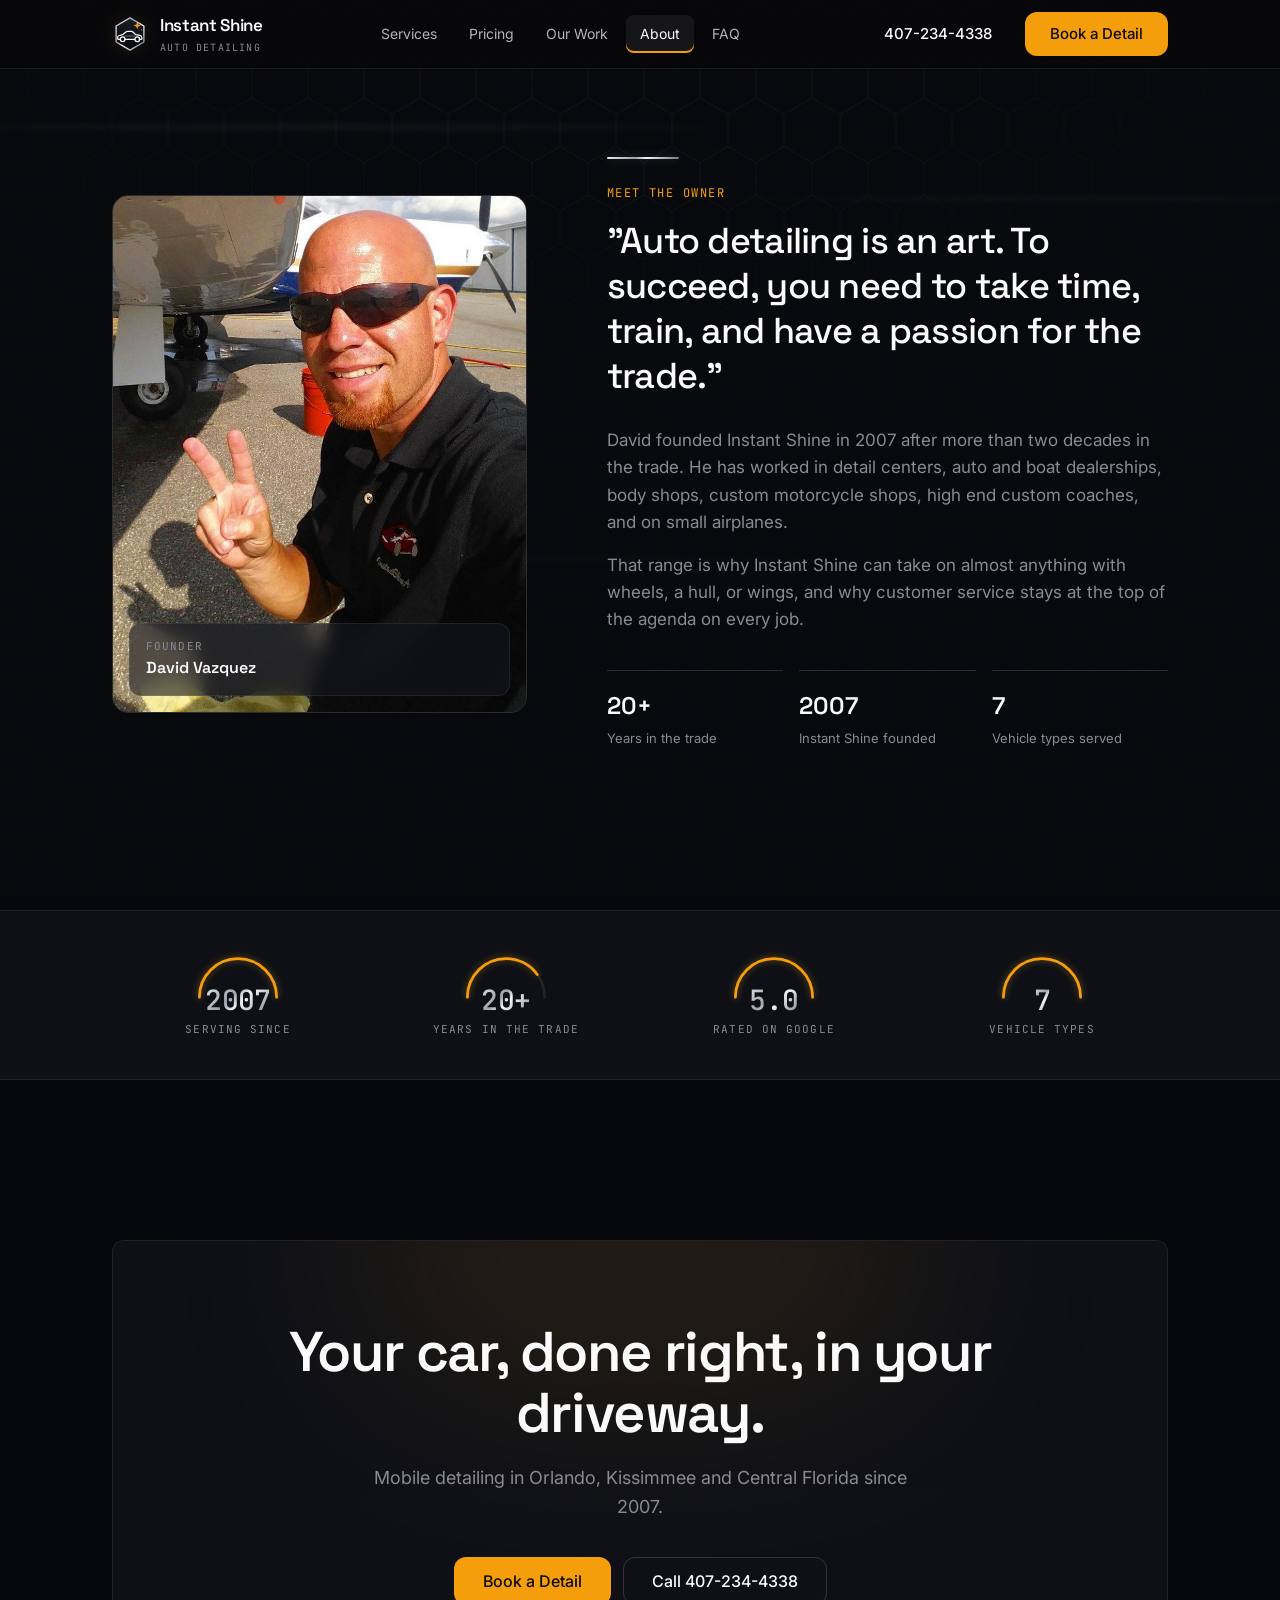
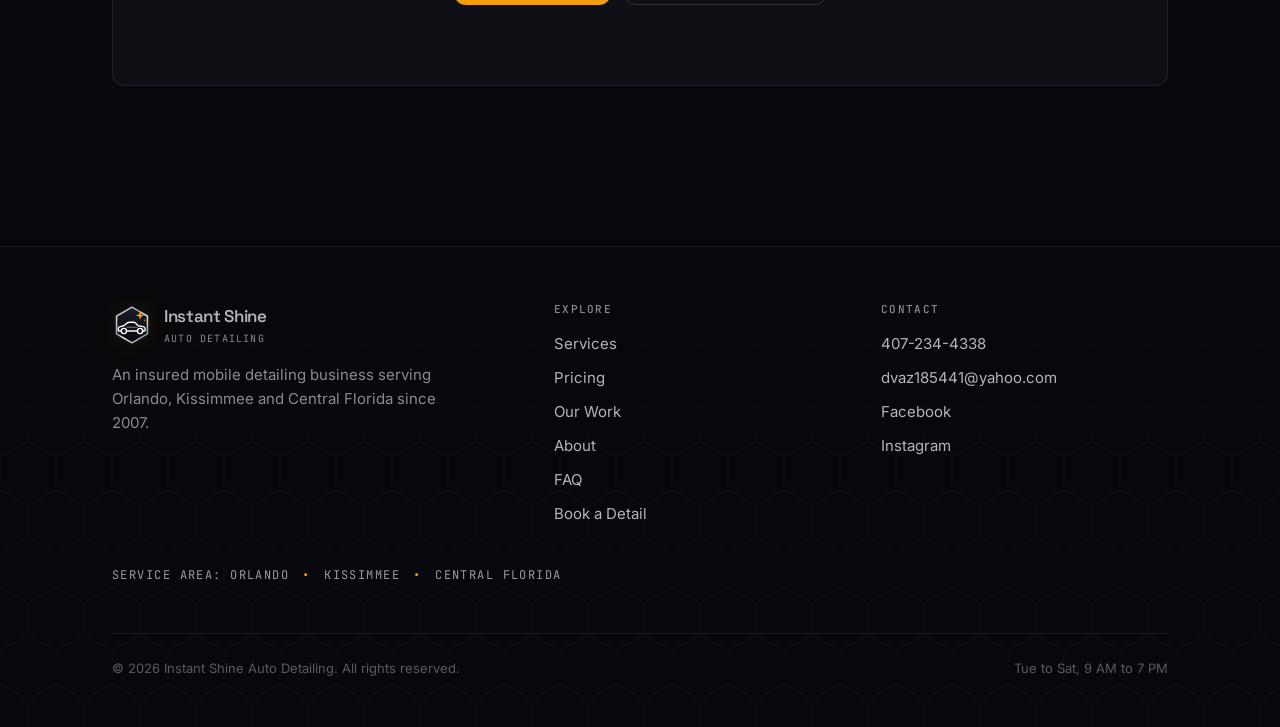
==== about.html @ 63574755 "Split the site into separate pages and add a new logo Home, Services, Pricing, Our Work, About, FAQ " ====
<!doctype html>
<html lang="en" class="no-js">
<head>
  <meta charset="utf-8">
  <meta name="viewport" content="width=device-width, initial-scale=1">
  <title>About | Instant Shine Auto Detailing</title>
  <meta name="description" content="David Vazquez founded Instant Shine Auto Detailing in 2007 after more than two decades in the trade.">
  <meta name="theme-color" content="#07080B">
  <meta property="og:title" content="Instant Shine Auto Detailing">
  <meta property="og:description" content="Mobile detailing in Central Florida since 2007. We bring the detail center to you.">
  <meta property="og:type" content="website">
  <link rel="icon" type="image/svg+xml" href="brand/logo-mark.svg">
  <link rel="preconnect" href="https://fonts.googleapis.com">
  <link rel="preconnect" href="https://fonts.gstatic.com" crossorigin>
  <link href="https://fonts.googleapis.com/css2?family=Inter:wght@400;500;600&family=JetBrains+Mono:wght@400;500&family=Space+Grotesk:wght@400;500;600&display=swap" rel="stylesheet">
  <link rel="stylesheet" href="styles.css">
</head>
<body>
  <!-- Line icon sprite: 24px grid, 1.5px stroke, currentColor -->
  <svg width="0" height="0" style="position:absolute" aria-hidden="true" focusable="false">
    <symbol id="i-foam" viewBox="0 0 24 24"><path d="M7 11h6v8a2 2 0 0 1-2 2H9a2 2 0 0 1-2-2z"/><path d="M9 11V8h2v3"/><path d="M11 9h5l2-2"/><circle cx="20" cy="6" r="1"/><circle cx="19.5" cy="10" r="1.2"/><circle cx="21.5" cy="12.5" r=".8"/><circle cx="17.5" cy="13" r=".8"/></symbol>
    <symbol id="i-droplet" viewBox="0 0 24 24"><path d="M12 2.5c3 4 6 7.3 6 11a6 6 0 0 1-12 0c0-3.7 3-7 6-11z"/><path d="M9.5 14.5a2.5 2.5 0 0 0 2.5 2.5"/></symbol>
    <symbol id="i-clay" viewBox="0 0 24 24"><rect x="3" y="8" width="13" height="8" rx="3"/><path d="M6.5 11.5c1 .8 2 .8 3 0s2-.8 3 0"/><path d="M18.5 10h3M18.5 14h2M5 19.5h9"/></symbol>
    <symbol id="i-polisher" viewBox="0 0 24 24"><path d="M2.5 7h11a3 3 0 0 1 3 3v1.5h-11a3 3 0 0 1-3-3z"/><path d="M16.5 8.5h4"/><path d="M10 11.5v2.5"/><ellipse cx="10" cy="16.5" rx="7" ry="2.5"/></symbol>
    <symbol id="i-shield" viewBox="0 0 24 24"><path d="M12 3l7 3v5c0 4.5-3 8.3-7 10-4-1.7-7-5.5-7-10V6z"/><path d="m9 12 2 2 4-4"/></symbol>
    <symbol id="i-wheel" viewBox="0 0 24 24"><circle cx="12" cy="12" r="9"/><circle cx="12" cy="12" r="2.5"/><path d="M3.3 10.5h6.3M14.4 10.5h6.3M12 14.5V21"/></symbol>
    <symbol id="i-vacuum" viewBox="0 0 24 24"><path d="M3 20h8"/><path d="M7 20V9a4 4 0 0 1 4-4h1.5a4 4 0 0 1 4 4v1"/><rect x="13" y="10" width="8" height="10" rx="2"/><path d="M15.5 14h3"/></symbol>
    <symbol id="i-car" viewBox="0 0 24 24"><path d="M5.5 17H4a1 1 0 0 1-1-1v-3l2-4.7A2 2 0 0 1 6.8 7h10.4a2 2 0 0 1 1.8 1.3L21 13v3a1 1 0 0 1-1 1h-1.5"/><path d="M3 13h18"/><path d="M9.5 17h5"/><circle cx="7.5" cy="17" r="2"/><circle cx="16.5" cy="17" r="2"/></symbol>
    <symbol id="i-suv" viewBox="0 0 24 24"><path d="M5.5 17H4a1 1 0 0 1-1-1V8a2 2 0 0 1 2-2h9.5l4 4.5H20a1 1 0 0 1 1 1V16a1 1 0 0 1-1 1h-1.5"/><path d="M3 10.5h18M10 6v4.5"/><path d="M9.5 17h5"/><circle cx="7.5" cy="17" r="2"/><circle cx="16.5" cy="17" r="2"/></symbol>
    <symbol id="i-truck" viewBox="0 0 24 24"><path d="M4 16.5H3a1 1 0 0 1-1-1V12h9V7h5l3 5h2a1 1 0 0 1 1 1v2.5a1 1 0 0 1-1 1h-1"/><path d="M11 12h8"/><path d="M8 16.5h7"/><circle cx="6" cy="16.5" r="2"/><circle cx="17" cy="16.5" r="2"/></symbol>
    <symbol id="i-moto" viewBox="0 0 24 24"><circle cx="5" cy="16" r="3"/><circle cx="19" cy="16" r="3"/><path d="M5 16l3.5-5h5.5l5 5"/><path d="M14 11l-1.5-3.5H16"/><path d="M8.5 11l3 5H15"/></symbol>
    <symbol id="i-rv" viewBox="0 0 24 24"><path d="M4 17H3a1 1 0 0 1-1-1V7a1 1 0 0 1 1-1h14a1 1 0 0 1 1 1v2h2l2 3.5V16a1 1 0 0 1-1 1h-1"/><path d="M5 9h4v3H5zM12 9h3"/><path d="M8 17h6"/><circle cx="6" cy="17" r="2"/><circle cx="16" cy="17" r="2"/></symbol>
    <symbol id="i-coach" viewBox="0 0 24 24"><rect x="2.5" y="4" width="19" height="13" rx="2"/><path d="M2.5 11h19M7 4v7M12 4v7M17 4v7"/><circle cx="7" cy="18.5" r="1.5"/><circle cx="17" cy="18.5" r="1.5"/></symbol>
    <symbol id="i-boat" viewBox="0 0 24 24"><path d="M3 15h18l-2.4 4.4a1 1 0 0 1-.9.6H6.3a1 1 0 0 1-.9-.6z"/><path d="M12 15V3.5l6.5 8.5H12"/><path d="M12 6.5 7 12h5"/></symbol>
    <symbol id="i-plane" viewBox="0 0 24 24"><path d="M21 15.5 13.5 11V5.5a1.5 1.5 0 0 0-3 0V11L3 15.5V17l7.5-2.5V19L8 20.5V22l4-1 4 1v-1.5L13.5 19v-4.5L21 17z"/></symbol>
  </svg>

  <div class="atmosphere" aria-hidden="true">
    <div class="lightbar lightbar--a"></div>
    <div class="lightbar lightbar--b"></div>
    <div class="lightbar lightbar--c"></div>
    <div class="noise"></div>
  </div>

  <a href="#main" class="skip-link">Skip to content</a>

  <!-- Header -->
  <header class="site-header">
    <div class="container nav">
      <a href="index.html" class="brand" aria-label="Instant Shine Auto Detailing, home">
        <svg class="logo-mark" width="36" height="36" viewBox="0 0 64 64" aria-hidden="true"><defs><linearGradient id="hdr-chrome" x1="0" y1="0" x2="1" y2="1"><stop offset="0" stop-color="#E8ECF2"/><stop offset=".4" stop-color="#9AA3AF"/><stop offset=".55" stop-color="#F5F7FA"/><stop offset="1" stop-color="#6B7280"/></linearGradient><linearGradient id="hdr-paint" x1="0" y1="0" x2="0" y2="1"><stop offset="0" stop-color="#1A1D25"/><stop offset="1" stop-color="#07080B"/></linearGradient></defs><path d="M32 3.5 56.7 17.75v28.5L32 60.5 7.3 46.25v-28.5z" fill="url(#hdr-paint)" stroke="url(#hdr-chrome)" stroke-width="2.5" stroke-linejoin="round"/> <path d="M14.8 41.5h-3.6c-.6 0-1-.4-1-1v-3.1c0-1.1.7-2 1.8-2.3l6.8-1.9 5.8-4.6c.9-.7 2-1.1 3.2-1.1h6.6c1.2 0 2.4.5 3.2 1.3l4.5 4.4 7.6 1.4c1.9.4 3.3 2 3.3 3.9v2c0 .6-.4 1-1 1h-3.7M23.2 41.5h17.6" fill="none" stroke="#FAFAFA" stroke-width="2.2" stroke-linecap="round" stroke-linejoin="round"/> <circle cx="19" cy="41.5" r="4.2" fill="none" stroke="#FAFAFA" stroke-width="2.2"/> <circle cx="45" cy="41.5" r="4.2" fill="none" stroke="#FAFAFA" stroke-width="2.2"/> <path d="M23.5 35.6h17" stroke="#9AA3AF" stroke-width="1.3" stroke-linecap="round" opacity=".85"/> <path d="M45 10l1.8 5 5 1.8-5 1.8-1.8 5-1.8-5-5-1.8 5-1.8z" fill="#F59E0B"/> <circle cx="52.5" cy="24.5" r="1.3" fill="#F59E0B" opacity=".75"/></svg>
        <span>Instant Shine<small>Auto Detailing</small></span>
      </a>
      <nav class="nav-links" aria-label="Primary">
        <a href="services.html">Services</a>
        <a href="pricing.html">Pricing</a>
        <a href="work.html">Our Work</a>
        <a href="about.html" aria-current="page">About</a>
        <a href="faq.html">FAQ</a>
      </nav>
      <div class="nav-cta">
        <a class="btn btn--ghost" href="tel:4072344338">407-234-4338</a>
        <a class="btn btn--primary" href="book.html">Book a Detail</a>
      </div>
      <button class="nav-toggle" aria-expanded="false" aria-controls="mobile-menu" aria-label="Open menu">
        <svg width="20" height="20" viewBox="0 0 24 24" fill="none" stroke="currentColor" stroke-width="1.5" aria-hidden="true"><path d="M4 7h16M4 12h16M4 17h16"/></svg>
      </button>
    </div>
    <div class="mobile-menu" id="mobile-menu">
      <div>
        <nav aria-label="Mobile">
          <a href="services.html">Services</a>
          <a href="pricing.html">Pricing</a>
          <a href="work.html">Our Work</a>
          <a href="about.html" aria-current="page">About</a>
          <a href="faq.html">FAQ</a>
          <a class="btn btn--primary btn--lg" href="book.html">Book a Detail</a>
        </nav>
      </div>
    </div>
  </header>

  <main id="main">
    <section class="section page-top" id="about">
      <div class="hexgrid" aria-hidden="true"></div>
      <div class="container owner">
        <div class="owner-photo gloss reveal">
          <img loading="lazy" src="images/owner.jpg" alt="David Vazquez, founder of Instant Shine Auto Detailing">
          <div class="card caption">
            <div class="label" style="font-family:var(--font-mono);font-size:.6875rem;letter-spacing:.1em;text-transform:uppercase;color:var(--muted-foreground)">Founder</div>
            <div style="font-family:var(--font-display);font-weight:600">David Vazquez</div>
          </div>
        </div>
        <div class="reveal">
          <span class="trim" aria-hidden="true"></span>
          <h1 class="sr-only">About Instant Shine Auto Detailing</h1>
          <span class="eyebrow">Meet the owner</span>
          <blockquote>"Auto detailing is an art. To succeed, you need to take time, train, and have a passion for the trade."</blockquote>
          <div class="body">
            <p>David founded Instant Shine in 2007 after more than two decades in the trade. He has worked in detail centers, auto and boat dealerships, body shops, custom motorcycle shops, high end custom coaches, and on small airplanes.</p>
            <p>That range is why Instant Shine can take on almost anything with wheels, a hull, or wings, and why customer service stays at the top of the agenda on every job.</p>
          </div>
          <div class="timeline">
            <div><strong>20+</strong><span>Years in the trade</span></div>
            <div><strong>2007</strong><span>Instant Shine founded</span></div>
            <div><strong>7</strong><span>Vehicle types served</span></div>
          </div>
        </div>
      </div>
    </section>
    <section class="stats" aria-label="Instant Shine at a glance">
      <div class="container stats-grid">
        <div class="gauge-stat" style="--val:100">
          <svg class="arc" viewBox="0 0 100 56" aria-hidden="true"><path class="arc-track" d="M8 50a42 42 0 0 1 84 0" pathLength="100"/><path class="arc-fill" d="M8 50a42 42 0 0 1 84 0" pathLength="100"/></svg>
          <strong>2007</strong><span>Serving since</span>
        </div>
        <div class="gauge-stat" style="--val:80">
          <svg class="arc" viewBox="0 0 100 56" aria-hidden="true"><path class="arc-track" d="M8 50a42 42 0 0 1 84 0" pathLength="100"/><path class="arc-fill" d="M8 50a42 42 0 0 1 84 0" pathLength="100"/></svg>
          <strong>20+</strong><span>Years in the trade</span>
        </div>
        <div class="gauge-stat" style="--val:100">
          <svg class="arc" viewBox="0 0 100 56" aria-hidden="true"><path class="arc-track" d="M8 50a42 42 0 0 1 84 0" pathLength="100"/><path class="arc-fill" d="M8 50a42 42 0 0 1 84 0" pathLength="100"/></svg>
          <strong>5.0</strong><span>Rated on Google</span>
        </div>
        <div class="gauge-stat" style="--val:100">
          <svg class="arc" viewBox="0 0 100 56" aria-hidden="true"><path class="arc-track" d="M8 50a42 42 0 0 1 84 0" pathLength="100"/><path class="arc-fill" d="M8 50a42 42 0 0 1 84 0" pathLength="100"/></svg>
          <strong>7</strong><span>Vehicle types</span>
        </div>
      </div>
    </section>
    <section class="section">
      <div class="container">
        <div class="card cta-band reveal">
          <h2>Your car, done right, in your driveway.</h2>
          <p>Mobile detailing in Orlando, Kissimmee and Central Florida since 2007.</p>
          <div class="hero-actions">
            <a class="btn btn--primary btn--lg" href="book.html">Book a Detail</a>
            <a class="btn btn--outline btn--lg" href="tel:4072344338">Call 407-234-4338</a>
          </div>
        </div>
      </div>
    </section>
  </main>

  <footer class="site-footer">
    <div class="container">
      <div class="footer-grid">
        <div>
          <a href="index.html" class="brand">
            <svg class="logo-mark" width="36" height="36" viewBox="0 0 64 64" aria-hidden="true"><defs><linearGradient id="ftr-chrome" x1="0" y1="0" x2="1" y2="1"><stop offset="0" stop-color="#E8ECF2"/><stop offset=".4" stop-color="#9AA3AF"/><stop offset=".55" stop-color="#F5F7FA"/><stop offset="1" stop-color="#6B7280"/></linearGradient><linearGradient id="ftr-paint" x1="0" y1="0" x2="0" y2="1"><stop offset="0" stop-color="#1A1D25"/><stop offset="1" stop-color="#07080B"/></linearGradient></defs><path d="M32 3.5 56.7 17.75v28.5L32 60.5 7.3 46.25v-28.5z" fill="url(#ftr-paint)" stroke="url(#ftr-chrome)" stroke-width="2.5" stroke-linejoin="round"/> <path d="M14.8 41.5h-3.6c-.6 0-1-.4-1-1v-3.1c0-1.1.7-2 1.8-2.3l6.8-1.9 5.8-4.6c.9-.7 2-1.1 3.2-1.1h6.6c1.2 0 2.4.5 3.2 1.3l4.5 4.4 7.6 1.4c1.9.4 3.3 2 3.3 3.9v2c0 .6-.4 1-1 1h-3.7M23.2 41.5h17.6" fill="none" stroke="#FAFAFA" stroke-width="2.2" stroke-linecap="round" stroke-linejoin="round"/> <circle cx="19" cy="41.5" r="4.2" fill="none" stroke="#FAFAFA" stroke-width="2.2"/> <circle cx="45" cy="41.5" r="4.2" fill="none" stroke="#FAFAFA" stroke-width="2.2"/> <path d="M23.5 35.6h17" stroke="#9AA3AF" stroke-width="1.3" stroke-linecap="round" opacity=".85"/> <path d="M45 10l1.8 5 5 1.8-5 1.8-1.8 5-1.8-5-5-1.8 5-1.8z" fill="#F59E0B"/> <circle cx="52.5" cy="24.5" r="1.3" fill="#F59E0B" opacity=".75"/></svg>
        <span>Instant Shine<small>Auto Detailing</small></span>
          </a>
          <p>An insured mobile detailing business serving Orlando, Kissimmee and Central Florida since 2007.</p>
        </div>
        <div>
          <h4>Explore</h4>
          <ul>
            <li><a href="services.html">Services</a></li>
            <li><a href="pricing.html">Pricing</a></li>
            <li><a href="work.html">Our Work</a></li>
            <li><a href="about.html">About</a></li>
            <li><a href="faq.html">FAQ</a></li>
            <li><a href="book.html">Book a Detail</a></li>
          </ul>
        </div>
        <div>
          <h4>Contact</h4>
          <ul>
            <li><a href="tel:4072344338">407-234-4338</a></li>
            <li><a href="mailto:dvaz185441@yahoo.com">dvaz185441@yahoo.com</a></li>
            <li><a href="https://facebook.com/InstantShineAutodetailing/" target="_blank" rel="noopener">Facebook</a></li>
            <li><a href="https://instagram.com/instantshineautodetailing/" target="_blank" rel="noopener">Instagram</a></li>
          </ul>
        </div>
      </div>
      <p class="service-area">Service area: Orlando <span aria-hidden="true">•</span> Kissimmee <span aria-hidden="true">•</span> Central Florida</p>
      <div class="footer-bottom">
        <span>© <span id="year">2026</span> Instant Shine Auto Detailing. All rights reserved.</span>
        <span>Tue to Sat, 9 AM to 7 PM</span>
      </div>
    </div>
  </footer>

  <!-- Mobile action bar -->
  <div class="mobile-bar">
    <a class="btn btn--outline" href="tel:4072344338">Call</a>
    <a class="btn btn--primary" href="book.html">Book a Detail</a>
  </div>

  <script src="script.js"></script>
</body>
</html>
---- styles.css ----
/* ==========================================================
   Minimalist Dark design tokens
   ========================================================== */
:root {
  --background: #07080B; /* piano black */
  --background-alt: #0E1015;
  --foreground: #FAFAFA;
  --muted: #1A1A24;
  --muted-foreground: #8A8A94; /* zinc-500 nudged up for AA on #12121A cards */
  --accent: #F59E0B;
  --accent-foreground: #0A0A0F;
  --accent-muted: rgba(245, 158, 11, 0.15);
  --border: rgba(255, 255, 255, 0.08);
  --border-hover: rgba(255, 255, 255, 0.15);
  --card: rgba(20, 22, 30, 0.6);
  --card-solid: #1A1A24;

  --font-display: "Space Grotesk", system-ui, sans-serif;
  --font-body: "Inter", system-ui, sans-serif;
  --font-mono: "JetBrains Mono", ui-monospace, monospace;

  --radius-sm: 6px;
  --radius-md: 8px;
  --radius-lg: 12px;
  --radius-xl: 16px;
  --radius-2xl: 24px;

  --shadow-lg: 0 10px 15px rgba(0, 0, 0, 0.3);
  --glow-sm: 0 0 20px rgba(245, 158, 11, 0.15);
  --glow-md: 0 0 40px rgba(245, 158, 11, 0.2);
  --glow-btn: 0 0 20px rgba(245, 158, 11, 0.4);
  --border-glow: 0 0 0 1px rgba(245, 158, 11, 0.3), 0 0 20px rgba(245, 158, 11, 0.15);

  /* Detailing theme layer */
  --chrome: linear-gradient(135deg, #E8ECF2 0%, #9AA3AF 40%, #F5F7FA 55%, #6B7280 100%);
  --sheen: linear-gradient(105deg, transparent 40%, rgba(255, 255, 255, 0.18) 50%, transparent 60%);
  --water: rgba(180, 220, 255, 0.35);
  --ceramic-glow: 0 0 0 1px rgba(180, 220, 255, 0.2), 0 0 24px rgba(180, 220, 255, 0.12);

  --ease: cubic-bezier(0.16, 1, 0.3, 1);
  --container: 72rem;
}

/* ==========================================================
   Base
   ========================================================== */
*, *::before, *::after { box-sizing: border-box; }
html { scroll-behavior: smooth; -webkit-text-size-adjust: 100%; }
body {
  margin: 0;
  background: var(--background);
  color: var(--foreground);
  font-family: var(--font-body);
  font-size: 1rem;
  line-height: 1.6;
  -webkit-font-smoothing: antialiased;
  overflow-x: hidden;
}
img { max-width: 100%; display: block; }
a { color: inherit; text-decoration: none; }
h1, h2, h3, h4 {
  font-family: var(--font-display);
  letter-spacing: -0.025em;
  line-height: 1.1;
  margin: 0;
  font-weight: 600;
}
p { margin: 0; }
::selection { background: var(--accent); color: var(--accent-foreground); }

@media (prefers-reduced-motion: reduce) {
  *, *::before, *::after { animation: none !important; transition: none !important; scroll-behavior: auto !important; }
}

/* Atmosphere: detailing bay lighting (hex ceiling grid, LED light bars) + noise */
.atmosphere { position: fixed; inset: 0; pointer-events: none; z-index: 0; overflow: hidden; }
.noise {
  position: absolute; inset: 0; opacity: 0.025;
  background-image: url("data:image/svg+xml,%3Csvg xmlns='http://www.w3.org/2000/svg' width='160' height='160'%3E%3Cfilter id='n'%3E%3CfeTurbulence type='fractalNoise' baseFrequency='0.9' numOctaves='3' stitchTiles='stitch'/%3E%3C/filter%3E%3Crect width='100%25' height='100%25' filter='url(%23n)'/%3E%3C/svg%3E");
}
main, header, footer { position: relative; z-index: 1; }

/* ==========================================================
   Layout primitives
   ========================================================== */
.container { width: 100%; max-width: var(--container); margin: 0 auto; padding: 0 1.5rem; }
@media (min-width: 768px) { .container { padding: 0 2rem; } }
@media (min-width: 1024px) { .container { padding: 0 3rem; } }

.section { padding: 6rem 0; }
@media (min-width: 768px) { .section { padding: 8rem 0; } }
@media (min-width: 1024px) { .section { padding: 10rem 0; } }
.section--alt { background: var(--background-alt); border-top: 1px solid var(--border); border-bottom: 1px solid var(--border); }
.section--ambient { background: radial-gradient(ellipse at top, rgba(245, 158, 11, 0.04) 0%, transparent 55%); }

.eyebrow {
  font-family: var(--font-mono);
  font-size: 0.75rem;
  letter-spacing: 0.12em;
  text-transform: uppercase;
  color: var(--accent);
  margin-bottom: 1rem;
  display: inline-block;
}
.section-head { max-width: 40rem; margin-bottom: 3.5rem; }
.section-head h2 { font-size: clamp(2rem, 4vw + 0.5rem, 3.5rem); }
.section-head p { color: var(--muted-foreground); font-size: 1.125rem; margin-top: 1.25rem; }
.text-accent { color: var(--accent); }

/* ==========================================================
   Buttons
   ========================================================== */
.btn {
  display: inline-flex; align-items: center; justify-content: center; gap: 0.5rem;
  height: 2.75rem; padding: 0 1.5rem;
  border-radius: var(--radius-lg);
  font-family: var(--font-body); font-weight: 500; font-size: 0.9375rem;
  border: 1px solid transparent; cursor: pointer;
  transition: all 200ms ease-out;
  white-space: nowrap;
}
.btn:active { transform: scale(0.98); }
.btn:focus-visible { outline: none; box-shadow: 0 0 0 2px var(--background), 0 0 0 4px var(--accent); }
.btn--lg { height: 3rem; padding: 0 1.75rem; font-size: 1rem; }
.btn--primary { background: var(--accent); color: var(--accent-foreground); }
.btn--primary:hover { filter: brightness(1.1); box-shadow: var(--glow-btn); }
.btn--outline { background: transparent; color: var(--foreground); border-color: var(--border-hover); }
.btn--outline:hover { background: rgba(255, 255, 255, 0.05); border-color: rgba(255, 255, 255, 0.25); }
.btn--ghost { background: transparent; color: var(--foreground); }
.btn--ghost:hover { background: rgba(255, 255, 255, 0.05); }
.btn svg { width: 18px; height: 18px; }

/* ==========================================================
   Cards
   ========================================================== */
.card {
  background: var(--card);
  backdrop-filter: blur(8px);
  -webkit-backdrop-filter: blur(8px);
  border: 1px solid var(--border);
  border-radius: var(--radius-lg);
  transition: all 300ms ease-out;
}
.card--interactive:hover {
  border-color: var(--border-hover);
  background: rgba(20, 22, 30, 0.85);
  transform: scale(1.02);
  box-shadow: var(--shadow-lg);
}
.card--highlight {
  border-color: rgba(245, 158, 11, 0.25);
  box-shadow: 0 0 0 1px rgba(245, 158, 11, 0.2), 0 0 30px rgba(245, 158, 11, 0.15);
}

/* ==========================================================
   Header / nav
   ========================================================== */
.site-header {
  position: sticky; top: 0; z-index: 50;
  background: rgba(7, 8, 11, 0.72);
  backdrop-filter: blur(12px); -webkit-backdrop-filter: blur(12px);
  border-bottom: 1px solid var(--border);
}
.nav { display: flex; align-items: center; justify-content: space-between; height: 4.25rem; gap: 1rem; }
.brand { display: flex; align-items: center; gap: 0.625rem; font-family: var(--font-display); font-weight: 600; font-size: 1.0625rem; letter-spacing: -0.02em; }
.brand-mark {
  width: 30px; height: 30px; border-radius: var(--radius-md);
  display: grid; place-items: center;
  background: var(--accent-muted); border: 1px solid rgba(245, 158, 11, 0.3);
  box-shadow: var(--glow-sm);
}
.brand-mark svg { width: 16px; height: 16px; color: var(--accent); }
.brand small { display: block; font-family: var(--font-mono); font-size: 0.625rem; letter-spacing: 0.12em; color: var(--muted-foreground); text-transform: uppercase; font-weight: 400; }
.nav-links { display: none; align-items: center; gap: 0.25rem; }
.nav-links a { padding: 0.5rem 0.875rem; border-radius: var(--radius-md); font-size: 0.875rem; color: #B4B4BC; transition: all 200ms ease-out; }
.nav-links a:hover { color: var(--foreground); background: rgba(255, 255, 255, 0.04); }
.nav-links a:focus-visible { outline: none; color: var(--accent); }
.nav-cta { display: none; gap: 0.5rem; }
@media (min-width: 900px) {
  .nav-links, .nav-cta { display: flex; }
  .nav-toggle { display: none; }
}
.nav-toggle {
  width: 44px; height: 44px; border-radius: var(--radius-md);
  display: grid; place-items: center;
  background: transparent; border: 1px solid var(--border); color: var(--foreground); cursor: pointer;
}
.nav-toggle:focus-visible { outline: none; border-color: var(--accent); }
@media (min-width: 900px) { .nav-toggle { display: none; } }
.mobile-menu {
  display: grid; grid-template-rows: 0fr; transition: grid-template-rows 300ms ease-out;
  border-top: 1px solid transparent;
}
.mobile-menu > div { overflow: hidden; }
.mobile-menu.is-open { grid-template-rows: 1fr; border-top-color: var(--border); }
.mobile-menu nav { display: flex; flex-direction: column; padding: 0.75rem 1.5rem 1.25rem; gap: 0.25rem; }
.mobile-menu nav a { padding: 0.75rem 0; border-bottom: 1px solid var(--border); font-size: 1rem; }
.mobile-menu .btn { margin-top: 0.75rem; }
@media (min-width: 900px) { .mobile-menu { display: none; } }

/* ==========================================================
   Hero
   ========================================================== */
.hero { padding: 4.5rem 0 6rem; }
@media (min-width: 768px) { .hero { padding: 6rem 0 8rem; } }
.hero-grid { display: grid; gap: 3.5rem; align-items: center; }
@media (min-width: 1024px) { .hero-grid { grid-template-columns: 1.05fr 0.95fr; gap: 4rem; } }
.badge {
  display: inline-flex; align-items: center; gap: 0.625rem;
  padding: 0.375rem 0.875rem 0.375rem 0.75rem;
  border-radius: 999px;
  background: var(--accent-muted);
  border: 1px solid rgba(245, 158, 11, 0.25);
  box-shadow: var(--glow-sm);
  font-family: var(--font-mono); font-size: 0.75rem; letter-spacing: 0.04em; color: #FCD34D;
}
.pulse { position: relative; width: 8px; height: 8px; border-radius: 50%; background: var(--accent); box-shadow: 0 0 10px var(--accent); }
.pulse::after { content: ""; position: absolute; inset: 0; border-radius: 50%; background: var(--accent); animation: ping 2s cubic-bezier(0, 0, 0.2, 1) infinite; }
@keyframes ping { 75%, 100% { transform: scale(2.4); opacity: 0; } }
.hero h1 { font-size: clamp(2.5rem, 4.5vw + 0.5rem, 4rem); margin-top: 1.75rem; }
.hero h1 .dim { color: #52525B; }
.hero-lede { margin-top: 1.5rem; font-size: 1.125rem; color: var(--muted-foreground); max-width: 34rem; }
@media (min-width: 768px) { .hero-lede { font-size: 1.25rem; } }
.hero-actions { margin-top: 2.25rem; display: flex; flex-wrap: wrap; gap: 0.75rem; }
.stars { color: var(--accent); letter-spacing: 0.1em; }

.hero-visual { position: relative; }
.hero-frame {
  position: relative; border-radius: var(--radius-xl); overflow: hidden;
  border: 1px solid var(--border-hover);
  aspect-ratio: 4 / 3.4;
  box-shadow: 0 30px 60px rgba(0,0,0,0.5), var(--glow-md);
}
.hero-frame { background: radial-gradient(ellipse at 30% 20%, rgba(245,158,11,0.12), transparent 60%), var(--muted); }
.hero-frame img, .gallery img, .owner-photo img { color: transparent; }
.hero-frame img { width: 100%; height: 100%; object-fit: cover; object-position: 30% 50%; filter: saturate(0.9) contrast(1.05); }
.hero-frame::after { content: ""; position: absolute; inset: 0; background: linear-gradient(180deg, transparent 50%, rgba(10,10,15,0.85) 100%); }
.hero-float {
  position: absolute; z-index: 2;
  padding: 1rem 1.125rem; border-radius: var(--radius-lg);
  background: rgba(18, 18, 26, 0.82); backdrop-filter: blur(12px); -webkit-backdrop-filter: blur(12px);
  border: 1px solid var(--border-hover);
  box-shadow: var(--shadow-lg);
}
.hero-float--a { left: -1rem; bottom: 1.5rem; max-width: 15rem; }
.hero-float--b { right: 1rem; top: 1rem; }
@media (max-width: 640px) { .hero-float--a { left: 0.75rem; } }
.hero-float .label { font-family: var(--font-mono); font-size: 0.6875rem; letter-spacing: 0.1em; text-transform: uppercase; color: var(--muted-foreground); }
.hero-float .value { font-family: var(--font-display); font-weight: 600; font-size: 1rem; margin-top: 0.25rem; }

/* ==========================================================
   Feature grid
   ========================================================== */
.grid-3 { display: grid; gap: 1.5rem; }
@media (min-width: 768px) { .grid-3 { grid-template-columns: repeat(3, 1fr); } }
.grid-2 { display: grid; gap: 1.5rem; }
@media (min-width: 900px) { .grid-2 { grid-template-columns: repeat(2, 1fr); gap: 2rem; } }
.feature { padding: 2rem; }
.icon-chip {
  width: 44px; height: 44px; border-radius: var(--radius-md);
  display: grid; place-items: center;
  background: rgba(255,255,255,0.03); border: 1px solid var(--border);
  color: var(--accent); margin-bottom: 1.5rem;
}
.icon-chip svg { width: 20px; height: 20px; stroke-width: 1.5; }
.feature h3 { font-size: 1.25rem; margin-bottom: 0.625rem; }
.feature p { color: var(--muted-foreground); font-size: 0.9375rem; }

/* ==========================================================
   Pricing / tabs
   ========================================================== */
.toolbar { display: flex; flex-wrap: wrap; gap: 1rem; align-items: center; justify-content: space-between; margin-bottom: 2rem; }
.segmented {
  display: inline-flex; padding: 4px; gap: 4px;
  background: var(--card); border: 1px solid var(--border); border-radius: var(--radius-lg);
  backdrop-filter: blur(8px); -webkit-backdrop-filter: blur(8px);
  overflow-x: auto; max-width: 100%;
  scrollbar-width: none;
}
.segmented::-webkit-scrollbar { display: none; }
.segmented button {
  min-height: 40px; padding: 0 1rem; border-radius: var(--radius-md);
  background: transparent; border: 0; color: var(--muted-foreground);
  font-family: var(--font-body); font-weight: 500; font-size: 0.875rem; cursor: pointer;
  transition: all 200ms ease-out; white-space: nowrap;
}
.segmented button:hover { color: var(--foreground); }
.segmented button:focus-visible { outline: none; box-shadow: 0 0 0 2px var(--accent); }
.segmented button[aria-selected="true"], .segmented button[aria-pressed="true"] {
  background: var(--card-solid); color: var(--foreground);
  box-shadow: inset 0 0 0 1px var(--border-hover), 0 0 16px rgba(245,158,11,0.08);
}
.size-note { font-family: var(--font-mono); font-size: 0.75rem; color: var(--muted-foreground); letter-spacing: 0.04em; }

.price-grid { display: grid; gap: 1.25rem; }
@media (min-width: 720px) { .price-grid { grid-template-columns: repeat(2, 1fr); } }
@media (min-width: 1100px) { .price-grid { grid-template-columns: repeat(3, 1fr); } }
.price-card { padding: 1.75rem; display: flex; flex-direction: column; position: relative; }
.price-card .tag {
  position: absolute; top: -0.75rem; left: 1.5rem;
  padding: 0.25rem 0.625rem; border-radius: 999px;
  background: var(--accent); color: var(--accent-foreground);
  font-family: var(--font-mono); font-size: 0.6875rem; font-weight: 500; letter-spacing: 0.06em; text-transform: uppercase;
  box-shadow: var(--glow-sm);
}
.price-card h3 { font-size: 1.1875rem; line-height: 1.25; }
.price-card .sub { font-size: 0.8125rem; color: var(--muted-foreground); margin-top: 0.375rem; }
.price { margin: 1.5rem 0 1.25rem; display: flex; align-items: baseline; gap: 0.5rem; }
.price .from { font-family: var(--font-mono); font-size: 0.6875rem; letter-spacing: 0.1em; text-transform: uppercase; color: var(--muted-foreground); }
.price .amount { font-family: var(--font-display); font-size: 2.5rem; font-weight: 600; letter-spacing: -0.03em; line-height: 1; transition: opacity 200ms ease-out; }
.price .unit { font-size: 0.875rem; color: var(--muted-foreground); }
.checklist { list-style: none; margin: 0; padding: 1.25rem 0 0; border-top: 1px solid var(--border); display: grid; gap: 0.625rem; flex: 1; }
.checklist li { display: flex; gap: 0.625rem; font-size: 0.875rem; color: #C4C4CC; line-height: 1.45; }
.checklist li::before {
  content: ""; flex: none; width: 16px; height: 16px; margin-top: 1px;
  background: no-repeat center/12px url("data:image/svg+xml,%3Csvg xmlns='http://www.w3.org/2000/svg' viewBox='0 0 24 24' fill='none' stroke='%23F59E0B' stroke-width='2.5' stroke-linecap='round' stroke-linejoin='round'%3E%3Cpath d='M20 6 9 17l-5-5'/%3E%3C/svg%3E");
  border-radius: 50%; background-color: var(--accent-muted);
}
.price-card .btn { margin-top: 1.75rem; width: 100%; }

.addons { margin-top: 3rem; padding: 2rem; }
.addons h3 { font-size: 1.25rem; margin-bottom: 1.25rem; }
.addon-list { display: grid; gap: 0; }
@media (min-width: 720px) { .addon-list { grid-template-columns: 1fr 1fr; column-gap: 2.5rem; } }
.addon-row { display: flex; justify-content: space-between; gap: 1rem; padding: 0.875rem 0; border-bottom: 1px dashed var(--border); font-size: 0.9375rem; }
.addon-row span:last-child { font-family: var(--font-mono); font-size: 0.8125rem; color: var(--accent); white-space: nowrap; }
.fineprint { margin-top: 1.5rem; font-size: 0.8125rem; color: var(--muted-foreground); }

.tab-panel[hidden] { display: none; }
.tab-panel { animation: fade 300ms ease-out; }
@keyframes fade { from { opacity: 0; transform: translateY(6px); } to { opacity: 1; transform: none; } }

/* ==========================================================
   Gallery
   ========================================================== */
.gallery { display: grid; gap: 0.75rem; grid-template-columns: repeat(2, 1fr); grid-auto-flow: dense; }
@media (min-width: 900px) { .gallery { grid-template-columns: repeat(4, 1fr); gap: 1rem; } }
.gallery figure { margin: 0; border-radius: var(--radius-lg); overflow: hidden; border: 1px solid var(--border); aspect-ratio: 1; background: var(--muted); position: relative; }
.gallery figure.tall { grid-row: span 2; aspect-ratio: auto; }
.gallery figure.wide { grid-column: span 2; aspect-ratio: 2 / 1; }
.gallery img { width: 100%; height: 100%; object-fit: cover; transition: transform 600ms var(--ease), filter 300ms ease-out; filter: saturate(0.85); }
.gallery figure:hover img { transform: scale(1.05); filter: saturate(1); }

/* ==========================================================
   About / owner
   ========================================================== */
.owner { display: grid; gap: 3rem; align-items: center; }
@media (min-width: 960px) { .owner { grid-template-columns: 0.85fr 1.15fr; gap: 5rem; } }
.owner-photo { position: relative; border-radius: var(--radius-xl); overflow: hidden; border: 1px solid var(--border-hover); aspect-ratio: 4/5; max-width: 26rem; }
.owner-photo img { width: 100%; height: 100%; object-fit: cover; }
.owner-photo .caption { position: absolute; left: 1rem; right: 1rem; bottom: 1rem; padding: 0.875rem 1rem; }
.owner blockquote { margin: 0; font-family: var(--font-display); font-size: clamp(1.5rem, 2.4vw + 0.5rem, 2.25rem); font-weight: 500; line-height: 1.25; letter-spacing: -0.02em; }
.owner .body { margin-top: 1.75rem; color: var(--muted-foreground); font-size: 1.0625rem; display: grid; gap: 1rem; }
.timeline { margin-top: 2.25rem; display: grid; grid-template-columns: repeat(3, 1fr); gap: 1rem; }
.timeline div { padding-top: 1rem; border-top: 1px solid var(--border-hover); }
.timeline strong { display: block; font-family: var(--font-display); font-size: 1.5rem; font-weight: 600; }
.timeline span { font-size: 0.8125rem; color: var(--muted-foreground); }

/* ==========================================================
   Testimonial
   ========================================================== */
.testimonial { padding: 2.5rem; position: relative; overflow: hidden; }
@media (min-width: 768px) { .testimonial { padding: 3.5rem; } }
.testimonial::before {
  content: ""; position: absolute; left: 0; top: 2.5rem; bottom: 2.5rem; width: 2px;
  background: linear-gradient(180deg, transparent, var(--accent), transparent);
  box-shadow: 0 0 16px rgba(245,158,11,0.6);
}
.testimonial p.quote { font-family: var(--font-display); font-size: clamp(1.25rem, 1.6vw + 0.75rem, 1.75rem); line-height: 1.4; letter-spacing: -0.015em; font-weight: 400; }
.testimonial .who { margin-top: 1.75rem; display: flex; align-items: center; gap: 0.875rem; }
.avatar { width: 44px; height: 44px; border-radius: 50%; display: grid; place-items: center; background: var(--accent-muted); color: var(--accent); font-family: var(--font-display); font-weight: 600; border: 1px solid rgba(245,158,11,0.3); }
.testimonial .who strong { display: block; font-size: 0.9375rem; }
.testimonial .who span { font-size: 0.8125rem; color: var(--muted-foreground); }

/* ==========================================================
   FAQ
   ========================================================== */
.faq { display: grid; gap: 0.75rem; max-width: 48rem; }
.faq-item { overflow: hidden; }
.faq-item button {
  width: 100%; display: flex; justify-content: space-between; align-items: center; gap: 1rem;
  padding: 1.25rem 1.5rem; min-height: 44px;
  background: none; border: 0; color: var(--foreground); cursor: pointer; text-align: left;
  font-family: var(--font-display); font-size: 1.0625rem; font-weight: 500;
}
.faq-item button:focus-visible { outline: none; color: var(--accent); }
.faq-item .chev { flex: none; width: 20px; height: 20px; color: var(--muted-foreground); transition: transform 300ms ease-out, color 200ms; }
.faq-item.is-open .chev { transform: rotate(45deg); color: var(--accent); }
.faq-answer { display: grid; grid-template-rows: 0fr; opacity: 0; transition: grid-template-rows 300ms ease-out, opacity 300ms ease-out; }
.faq-answer > div { overflow: hidden; }
.faq-answer p { padding: 0 1.5rem 1.375rem; color: var(--muted-foreground); font-size: 0.9375rem; }
.faq-item.is-open { border-color: var(--border-hover); }
.faq-item.is-open .faq-answer { grid-template-rows: 1fr; opacity: 1; }

/* ==========================================================
   Booking / form
   ========================================================== */
.book { display: grid; gap: 2.5rem; }
@media (min-width: 960px) { .book { grid-template-columns: 0.9fr 1.1fr; gap: 4rem; align-items: start; } }
.contact-list { display: grid; gap: 0.75rem; margin-top: 2rem; }
.contact-row { display: flex; align-items: center; gap: 1rem; padding: 1rem 1.25rem; }
.contact-row .icon-chip { margin: 0; flex: none; }
.contact-row .label { font-family: var(--font-mono); font-size: 0.6875rem; letter-spacing: 0.1em; text-transform: uppercase; color: var(--muted-foreground); }
.contact-row .value { font-weight: 500; }
.hours { margin-top: 1.5rem; padding: 1.25rem 1.5rem; }
.hours-row { display: flex; justify-content: space-between; gap: 1rem; padding: 0.5rem 0; font-size: 0.9375rem; }
.hours-row span:first-child { color: var(--muted-foreground); }

.form { padding: 2rem; display: grid; gap: 1.125rem; }
@media (min-width: 768px) { .form { padding: 2.5rem; } }
.form h3 { font-size: 1.5rem; }
.form .sub { color: var(--muted-foreground); font-size: 0.9375rem; margin-top: -0.5rem; }
.field-row { display: grid; gap: 1.125rem; }
@media (min-width: 600px) { .field-row { grid-template-columns: 1fr 1fr; } }
.field { display: grid; gap: 0.5rem; }
.field label { font-size: 0.8125rem; font-weight: 500; color: #C4C4CC; }
.input, .select, .textarea {
  width: 100%; min-height: 2.75rem; padding: 0.625rem 0.875rem;
  background: var(--card); backdrop-filter: blur(8px); -webkit-backdrop-filter: blur(8px);
  border: 1px solid var(--border); border-radius: var(--radius-lg);
  color: var(--foreground); font-family: var(--font-body); font-size: 1rem;
  transition: all 200ms ease-out;
}
.input::placeholder, .textarea::placeholder { color: #71717A; }
.select { appearance: none; -webkit-appearance: none; padding-right: 2.5rem;
  background-image: url("data:image/svg+xml,%3Csvg xmlns='http://www.w3.org/2000/svg' viewBox='0 0 24 24' fill='none' stroke='%2371717A' stroke-width='1.5'%3E%3Cpath d='m6 9 6 6 6-6'/%3E%3C/svg%3E");
  background-repeat: no-repeat; background-position: right 0.75rem center; background-size: 18px; }
.select option { background: var(--card-solid); color: var(--foreground); }
.textarea { min-height: 7rem; resize: vertical; }
.input:focus, .select:focus, .textarea:focus {
  outline: none; border-color: rgba(245, 158, 11, 0.5);
  box-shadow: 0 0 0 3px rgba(245, 158, 11, 0.2), 0 0 20px rgba(245, 158, 11, 0.1);
}
.form .btn { width: 100%; margin-top: 0.25rem; }
.form-note { font-size: 0.75rem; color: var(--muted-foreground); text-align: center; }
.form-success { display: none; text-align: center; padding: 2rem 0; }
.form.is-sent .form-fields { display: none; }
.form.is-sent .form-success { display: block; }
.hidden { position: absolute; left: -9999px; }
.skip-link { position: absolute; left: -9999px; top: 0.75rem; z-index: 100; padding: 0.625rem 1rem; border-radius: var(--radius-md); background: var(--accent); color: var(--accent-foreground); font-weight: 500; }
.skip-link:focus { left: 0.75rem; outline: none; }

/* ==========================================================
   CTA band + footer
   ========================================================== */
.cta-band { padding: 3rem 2rem; text-align: center; position: relative; overflow: hidden; }
@media (min-width: 768px) { .cta-band { padding: 5rem 3rem; } }
.cta-band::before { content: ""; position: absolute; width: 520px; height: 260px; left: 50%; top: -130px; transform: translateX(-50%); background: var(--accent); filter: blur(120px); opacity: 0.12; pointer-events: none; }
.cta-band h2 { font-size: clamp(2rem, 4vw + 0.5rem, 3.5rem); position: relative; }
.cta-band p { color: var(--muted-foreground); margin: 1.25rem auto 0; max-width: 34rem; font-size: 1.125rem; position: relative; }
.cta-band .hero-actions { justify-content: center; position: relative; }

.site-footer { border-top: 1px solid var(--border); padding: 3.5rem 0 6.5rem; background: var(--background); }
@media (min-width: 900px) { .site-footer { padding-bottom: 3rem; } }
.footer-grid { display: grid; gap: 2.5rem; }
@media (min-width: 768px) { .footer-grid { grid-template-columns: 1.4fr 1fr 1fr; } }
.footer-grid h4 { font-family: var(--font-mono); font-size: 0.6875rem; letter-spacing: 0.12em; text-transform: uppercase; color: var(--muted-foreground); font-weight: 500; margin-bottom: 1rem; }
.footer-grid ul { list-style: none; margin: 0; padding: 0; display: grid; gap: 0.625rem; font-size: 0.9375rem; }
.footer-grid a { color: #B4B4BC; transition: color 200ms; }
.footer-grid a:hover, .footer-grid a:focus-visible { color: var(--accent); outline: none; }
.footer-grid p { color: var(--muted-foreground); font-size: 0.9375rem; margin-top: 1rem; max-width: 22rem; }
.footer-bottom { margin-top: 3rem; padding-top: 1.5rem; border-top: 1px solid var(--border); display: flex; flex-wrap: wrap; justify-content: space-between; gap: 1rem; font-size: 0.8125rem; color: #5A5A64; }

/* Mobile sticky action bar */
.mobile-bar {
  position: fixed; left: 0.75rem; right: 0.75rem; bottom: 0.75rem; z-index: 60;
  display: grid; grid-template-columns: 1fr 1fr; gap: 0.5rem; padding: 0.5rem;
  background: rgba(18, 18, 26, 0.88); backdrop-filter: blur(14px); -webkit-backdrop-filter: blur(14px);
  border: 1px solid var(--border-hover); border-radius: var(--radius-xl);
  box-shadow: 0 10px 30px rgba(0,0,0,0.5);
}
.mobile-bar .btn { width: 100%; }
@media (min-width: 900px) { .mobile-bar { display: none; } }

/* Reveal on scroll */
.reveal { opacity: 0; transform: translateY(16px); transition: opacity 700ms var(--ease), transform 700ms var(--ease); }
.reveal.is-visible { opacity: 1; transform: none; }
.no-js .reveal { opacity: 1; transform: none; }

/* ==========================================================
   Detailing theme layer
   Dark detailing bay under LED lights: gloss, clarity, protection
   ========================================================== */
.hero h1 .dim { color: #75757F; } /* AA on piano black */

/* Line icons from the sprite: 24px grid, 1.5px stroke */
.ico { width: 20px; height: 20px; fill: none; stroke: currentColor; stroke-width: 1.5; stroke-linecap: round; stroke-linejoin: round; flex: none; }

/* --- Atmosphere --- */
.hero { position: relative; }
.hero > .container { position: relative; }
.hexgrid {
  position: absolute; left: 0; right: 0; top: -4.25rem; bottom: 0; pointer-events: none;
  opacity: 0.05;
  background-image: url("data:image/svg+xml,%3Csvg xmlns='http://www.w3.org/2000/svg' width='56' height='97' viewBox='0 0 56 97'%3E%3Cpath d='M28 0l28 16.2v32.3L28 64.7 0 48.5V16.2zM28 64.7V97M0 48.5l-28 16.2M56 48.5l28 16.2' fill='none' stroke='%23FFFFFF' stroke-width='1'/%3E%3C/svg%3E");
  background-size: 56px 97px;
  -webkit-mask-image: radial-gradient(ellipse 80% 60% at 50% 0%, #000 30%, transparent 75%);
          mask-image: radial-gradient(ellipse 80% 60% at 50% 0%, #000 30%, transparent 75%);
  animation: hex-in 2.4s var(--ease) both;
}
@keyframes hex-in { from { opacity: 0; } }

.lightbar {
  position: absolute; height: 2px; border-radius: 2px;
  background: linear-gradient(90deg, transparent, rgba(235, 242, 255, 0.55) 30%, rgba(255, 255, 255, 0.7) 50%, rgba(235, 242, 255, 0.55) 70%, transparent);
  filter: blur(3px);
  animation: drift 14s ease-in-out infinite alternate;
}
.lightbar--a { top: 14vh; left: -10%; width: 70%; opacity: 0.22; }
.lightbar--b { top: 22vh; right: -15%; width: 60%; opacity: 0.12; animation-duration: 18s; animation-direction: alternate-reverse; }
.lightbar--c { top: 62vh; left: 20%; width: 50%; opacity: 0.07; animation-duration: 22s; }
@keyframes drift { from { transform: translateX(-8px); } to { transform: translateX(8px); } }

/* --- Clear coat sheen --- */
.sheen-once { position: relative; }
.sheen-once::after {
  content: ""; position: absolute; inset: -0.1em -0.5em; pointer-events: none;
  background: linear-gradient(105deg, transparent 38%, rgba(255, 255, 255, 0.85) 50%, transparent 62%);
  background-size: 250% 100%; background-repeat: no-repeat; background-position: 130% 0;
  mix-blend-mode: overlay; /* only lights up the letters, not the black background */
  animation: sheen-sweep 900ms var(--ease) 500ms both;
}
@keyframes sheen-sweep { from { background-position: 130% 0; } to { background-position: -30% 0; } }

.btn--primary { position: relative; overflow: hidden; isolation: isolate; }
.btn--primary::after {
  content: ""; position: absolute; inset: 0; pointer-events: none;
  background: var(--sheen); background-size: 250% 100%; background-repeat: no-repeat;
  background-position: 130% 0;
  transition: background-position 900ms var(--ease);
}
.btn--primary:hover::after, .btn--primary:focus-visible::after { background-position: -30% 0; }

/* --- Hero readout --- */
.readout {
  margin-top: 1.5rem; font-family: var(--font-mono); font-size: 0.6875rem;
  letter-spacing: 0.14em; text-transform: uppercase; color: #9A9AA4;
}
.readout { display: flex; flex-wrap: wrap; gap: 0.375rem 0; }
.readout span { white-space: nowrap; }
.readout span + span::before { content: "•"; color: var(--accent); margin: 0 0.75em; }

/* --- Stats strip: paint depth gauges --- */
.stats { border-top: 1px solid var(--border); border-bottom: 1px solid var(--border); background: var(--background-alt); position: relative; z-index: 1; }
.stats-grid { display: grid; grid-template-columns: repeat(2, 1fr); gap: 2rem 1rem; padding-top: 2.5rem; padding-bottom: 2.5rem; }
@media (min-width: 768px) { .stats-grid { grid-template-columns: repeat(4, 1fr); } }
.gauge-stat { text-align: center; display: grid; justify-items: center; }
.gauge-stat .arc { width: 92px; height: 52px; overflow: visible; }
.arc-track, .arc-fill { fill: none; stroke-width: 3; stroke-linecap: round; }
.arc-track { stroke: rgba(255, 255, 255, 0.08); }
.arc-fill {
  stroke: var(--accent); stroke-dasharray: 100; stroke-dashoffset: 100;
  filter: drop-shadow(0 0 4px rgba(245, 158, 11, 0.5));
  transition: stroke-dashoffset 1400ms var(--ease);
}
.gauge-stat.is-live .arc-fill { stroke-dashoffset: calc(100 - var(--val)); }
.no-js .arc-fill { stroke-dashoffset: calc(100 - var(--val)); }
.gauge-stat strong {
  display: block; margin-top: -1.25rem;
  font-family: var(--font-mono); font-size: 1.75rem; font-weight: 500; letter-spacing: -0.02em; line-height: 1.2;
  background: var(--chrome); -webkit-background-clip: text; background-clip: text; color: transparent;
}
.gauge-stat span { margin-top: 0.25rem; font-family: var(--font-mono); font-size: 0.6875rem; letter-spacing: 0.1em; text-transform: uppercase; color: var(--muted-foreground); }

/* --- Water beading on card hover --- */
.card--interactive { position: relative; }
.beads { position: absolute; inset: 0; border-radius: inherit; overflow: hidden; pointer-events: none; }
.beads i {
  position: absolute; top: -2px; left: var(--x); width: var(--s); height: var(--s); border-radius: 50%;
  background: radial-gradient(circle at 35% 30%, rgba(255, 255, 255, 0.75) 0 18%, var(--water) 40%, rgba(180, 220, 255, 0.08) 72%, transparent 74%);
  box-shadow: 0 1px 2px rgba(0, 0, 0, 0.35);
  opacity: 0;
}
.card--interactive:hover .beads i { animation: bead 600ms cubic-bezier(0.5, 0, 0.75, 0) var(--d) both; }
@keyframes bead {
  0% { opacity: 0; transform: translateY(0) scale(0.6); }
  20% { opacity: 1; transform: translateY(6px) scale(1); }
  100% { opacity: 0; transform: translateY(var(--fall, 160px)) scaleY(1.25); }
}
.card--interactive:hover { box-shadow: var(--shadow-lg), var(--ceramic-glow); }
.card--highlight.card--interactive:hover { box-shadow: 0 0 0 1px rgba(245, 158, 11, 0.3), 0 0 30px rgba(245, 158, 11, 0.18), var(--shadow-lg); }

/* Icon chips pick up a chrome trim on hover */
.icon-chip { transition: border-color 300ms ease-out, box-shadow 300ms ease-out; }
.card--interactive:hover .icon-chip { border-color: rgba(220, 228, 240, 0.35); box-shadow: var(--ceramic-glow); }

/* --- Gloss reveal: dull paint brought back by correction --- */
.gloss img { filter: saturate(0.7) brightness(0.85); transition: filter 1200ms var(--ease), transform 600ms var(--ease); }
.gloss.is-glossy img { filter: saturate(1.05) brightness(1); }
.no-js .gloss img { filter: none; }
.gallery figure.gloss:hover img { filter: saturate(1.1) brightness(1.05); }

/* --- Process timeline --- */
.process { list-style: none; margin: 0; padding: 0; display: grid; gap: 2.25rem; position: relative; padding-left: 3.75rem; }
.process::before, .process::after {
  content: ""; position: absolute; left: 1.375rem; top: 1.375rem; bottom: 1.375rem; width: 2px; border-radius: 2px;
}
.process::before { background: var(--border-hover); }
.process::after {
  background: var(--accent); box-shadow: 0 0 12px rgba(245, 158, 11, 0.5);
  transform-origin: top; transform: scaleY(var(--progress));
}
.step { position: relative; }
.step-icon {
  position: absolute; left: -3.75rem; top: 0; z-index: 1;
  width: 2.75rem; height: 2.75rem; border-radius: 50%; display: grid; place-items: center;
  background: var(--background-alt); border: 1px solid var(--border-hover); color: var(--accent);
  transition: border-color 300ms ease-out, box-shadow 300ms ease-out;
}
.step.is-lit .step-icon { border-color: rgba(245, 158, 11, 0.5); box-shadow: var(--glow-sm); }
.step-num { font-family: var(--font-mono); font-size: 0.6875rem; letter-spacing: 0.12em; color: var(--muted-foreground); }
.step h3 { font-size: 1.25rem; margin: 0.25rem 0 0.5rem; }
.step p { color: var(--muted-foreground); font-size: 0.9375rem; max-width: 24rem; }
@media (min-width: 900px) {
  .process { grid-template-columns: repeat(4, 1fr); gap: 2rem; padding-left: 0; padding-top: 4.25rem; }
  .process::before, .process::after { left: 1.375rem; right: 1.375rem; top: 1.375rem; bottom: auto; width: auto; height: 2px; }
  .process::after { transform-origin: left; transform: scaleX(var(--progress)); }
  .step-icon { left: 0; top: -4.25rem; }
}

/* --- Pricing: finish level bar --- */
.finish { display: grid; grid-template-columns: repeat(4, 1fr); gap: 4px; margin: -0.25rem 0 1.5rem; }
.finish .seg { display: grid; gap: 0.375rem; }
.finish .seg b {
  display: block; height: 4px; border-radius: 2px; background: rgba(255, 255, 255, 0.08); position: relative; overflow: hidden;
}
.finish .seg.on b { background: var(--accent); box-shadow: 0 0 8px rgba(245, 158, 11, 0.35); }
.finish .seg.on b::after {
  content: ""; position: absolute; inset: 0;
  background: linear-gradient(105deg, transparent 30%, rgba(255, 255, 255, 0.65) 50%, transparent 70%);
  background-size: 300% 100%; background-repeat: no-repeat;
  animation: seg-sheen 3.2s ease-in-out infinite;
}
@keyframes seg-sheen { from { background-position: 150% 0; } 60%, to { background-position: -50% 0; } }
.finish .seg span { font-family: var(--font-mono); font-size: 0.625rem; letter-spacing: 0.08em; text-transform: uppercase; color: #6E6E78; }
.finish .seg.on span { color: #B4B4BC; }

.segmented--icons button { display: inline-flex; align-items: center; gap: 0.5rem; }
.segmented--icons .ico { width: 18px; height: 18px; }

/* --- Owner: polished trim strip --- */
.trim { display: block; width: 4.5rem; height: 2px; border-radius: 2px; background: var(--chrome); margin-bottom: 1.25rem; box-shadow: 0 0 10px rgba(232, 236, 242, 0.25); }

/* --- Booking form: vehicle chips + condition --- */
.fieldset { border: 0; margin: 0; padding: 0; min-width: 0; }
.fieldset legend { font-size: 0.8125rem; font-weight: 500; color: #C4C4CC; padding: 0; margin-bottom: 0.5rem; }
.chips { display: grid; grid-template-columns: repeat(4, 1fr); gap: 0.5rem; }
.chip { position: relative; cursor: pointer; }
.chip input, .condition input { position: absolute; opacity: 0; width: 1px; height: 1px; }
.chip span { font-size: 0.75rem; }
.chip {
  display: grid; justify-items: center; gap: 0.375rem; padding: 0.75rem 0.25rem; min-height: 44px;
  border: 1px solid var(--border); border-radius: var(--radius-lg); background: var(--card);
  color: #B4B4BC; text-align: center; transition: all 200ms ease-out;
}
.chip .ico { width: 22px; height: 22px; }
.chip:hover { border-color: var(--border-hover); color: var(--foreground); }
.chip:has(input:checked) { border-color: rgba(245, 158, 11, 0.5); color: var(--foreground); box-shadow: 0 0 0 1px rgba(245, 158, 11, 0.25), var(--glow-sm); }
.chip:has(input:checked) .ico { color: var(--accent); }
.chip:has(input:focus-visible), .condition label:has(input:focus-visible) { box-shadow: 0 0 0 2px var(--accent); }
.condition { display: flex; width: 100%; }
.condition label {
  flex: 1; display: grid; place-items: center; min-height: 40px; border-radius: var(--radius-md);
  color: var(--muted-foreground); font-size: 0.875rem; font-weight: 500; cursor: pointer; position: relative; transition: all 200ms ease-out;
}
.condition label:hover { color: var(--foreground); }
.condition label:has(input:checked) { background: var(--card-solid); color: var(--foreground); box-shadow: inset 0 0 0 1px var(--border-hover); }
.helper { margin-top: 0.625rem; font-size: 0.8125rem; color: var(--muted-foreground); }

/* --- Footer: service area + faint hex --- */
.site-footer { position: relative; overflow: hidden; }
.site-footer::before {
  content: ""; position: absolute; inset: 0; pointer-events: none; opacity: 0.035;
  background-image: url("data:image/svg+xml,%3Csvg xmlns='http://www.w3.org/2000/svg' width='56' height='97' viewBox='0 0 56 97'%3E%3Cpath d='M28 0l28 16.2v32.3L28 64.7 0 48.5V16.2zM28 64.7V97M0 48.5l-28 16.2M56 48.5l28 16.2' fill='none' stroke='%23FFFFFF' stroke-width='1'/%3E%3C/svg%3E");
  background-size: 56px 97px;
  -webkit-mask-image: linear-gradient(180deg, transparent, #000 60%);
          mask-image: linear-gradient(180deg, transparent, #000 60%);
}
.site-footer .container { position: relative; }
.service-area { margin-top: 2.5rem; font-family: var(--font-mono); font-size: 0.75rem; letter-spacing: 0.12em; text-transform: uppercase; color: #9A9AA4; }
.service-area span { color: var(--accent); margin: 0 0.4em; }

/* --- Reduced motion: everything settles into its finished, static state --- */
@media (prefers-reduced-motion: reduce) {
  .sheen-once::after, .btn--primary::after, .finish .seg.on b::after, .beads { display: none; }
  .arc-fill { stroke-dashoffset: calc(100 - var(--val)); }
  .gloss img { filter: none; }
  .process::after { transform: none; }
}

/* ==========================================================
   Multi page layout + logo
   ========================================================== */
.logo-mark { flex: none; display: block; filter: drop-shadow(0 0 10px rgba(245, 158, 11, 0.12)); }
.brand { gap: 0.75rem; }
.site-footer .logo-mark { width: 40px; height: 40px; }

.nav-links a[aria-current="page"] { color: var(--foreground); background: rgba(255, 255, 255, 0.06); box-shadow: inset 0 -2px 0 var(--accent); }
.mobile-menu nav a[aria-current="page"] { color: var(--accent); }

/* First section of an inner page carries the hex ceiling */
.page-top { position: relative; padding-top: 4rem; }
@media (min-width: 768px) { .page-top { padding-top: 5.5rem; } }
.page-top > .container { position: relative; }
.page-top .hexgrid { top: -4.25rem; }
.section-head h1 { font-size: clamp(2.25rem, 4.5vw + 0.5rem, 4rem); }

/* Home: explore cards */
.explore-grid { display: grid; gap: 1.25rem; }
@media (min-width: 720px) { .explore-grid { grid-template-columns: repeat(2, 1fr); } }
@media (min-width: 1024px) { .explore-grid { grid-template-columns: repeat(3, 1fr); } }
.explore { padding: 1.75rem; display: flex; flex-direction: column; }
.explore h3 { font-size: 1.25rem; }
.explore p { color: var(--muted-foreground); font-size: 0.9375rem; margin-top: 0.5rem; flex: 1; }
.explore .go { margin-top: 1.25rem; display: inline-flex; align-items: center; gap: 0.5rem; color: var(--accent); font-weight: 500; font-size: 0.9375rem; }
.explore .go svg { width: 16px; height: 16px; transition: transform 300ms var(--ease); }
.explore:hover .go svg { transform: translateX(4px); }
.explore:focus-visible { outline: none; box-shadow: 0 0 0 2px var(--background), 0 0 0 4px var(--accent); }
.explore--book { border-color: rgba(245, 158, 11, 0.25); box-shadow: 0 0 0 1px rgba(245, 158, 11, 0.15), 0 0 30px rgba(245, 158, 11, 0.1); }

.sr-only { position: absolute; width: 1px; height: 1px; padding: 0; margin: -1px; overflow: hidden; clip: rect(0, 0, 0, 0); white-space: nowrap; border: 0; }
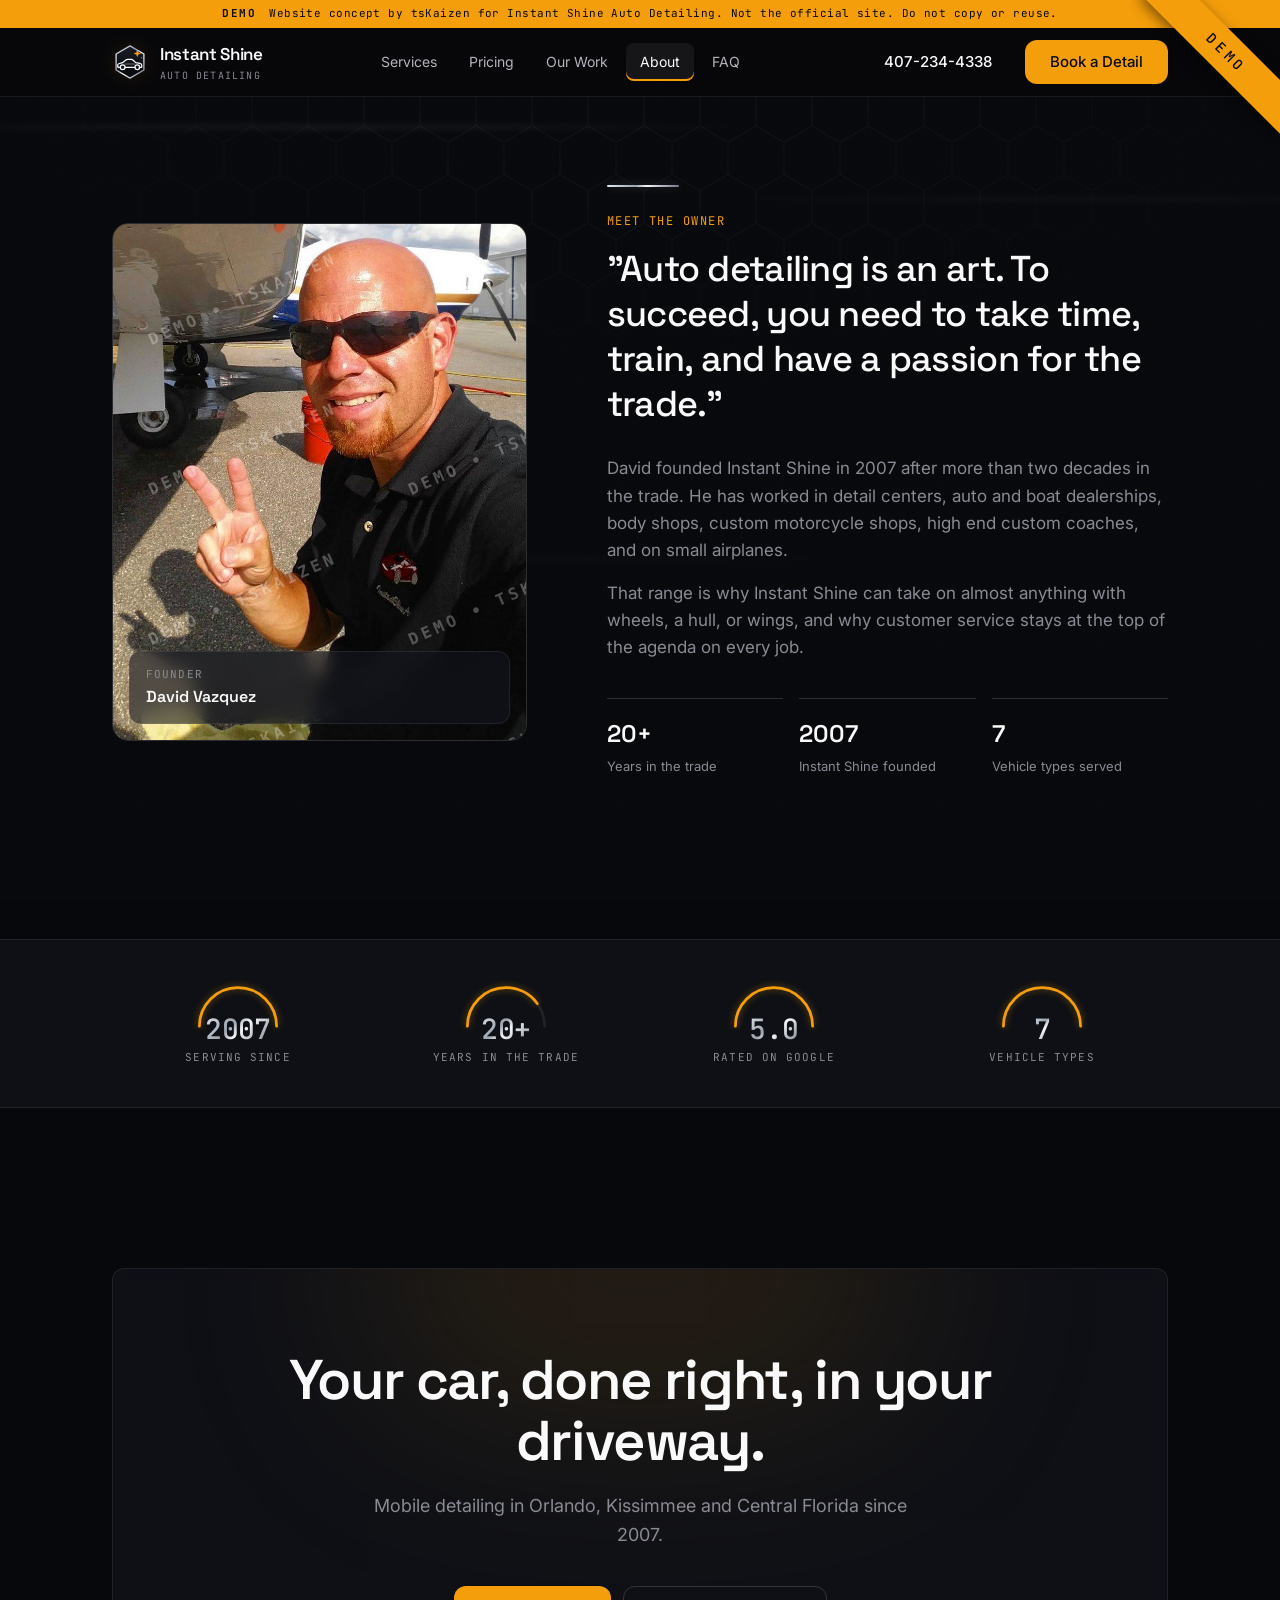
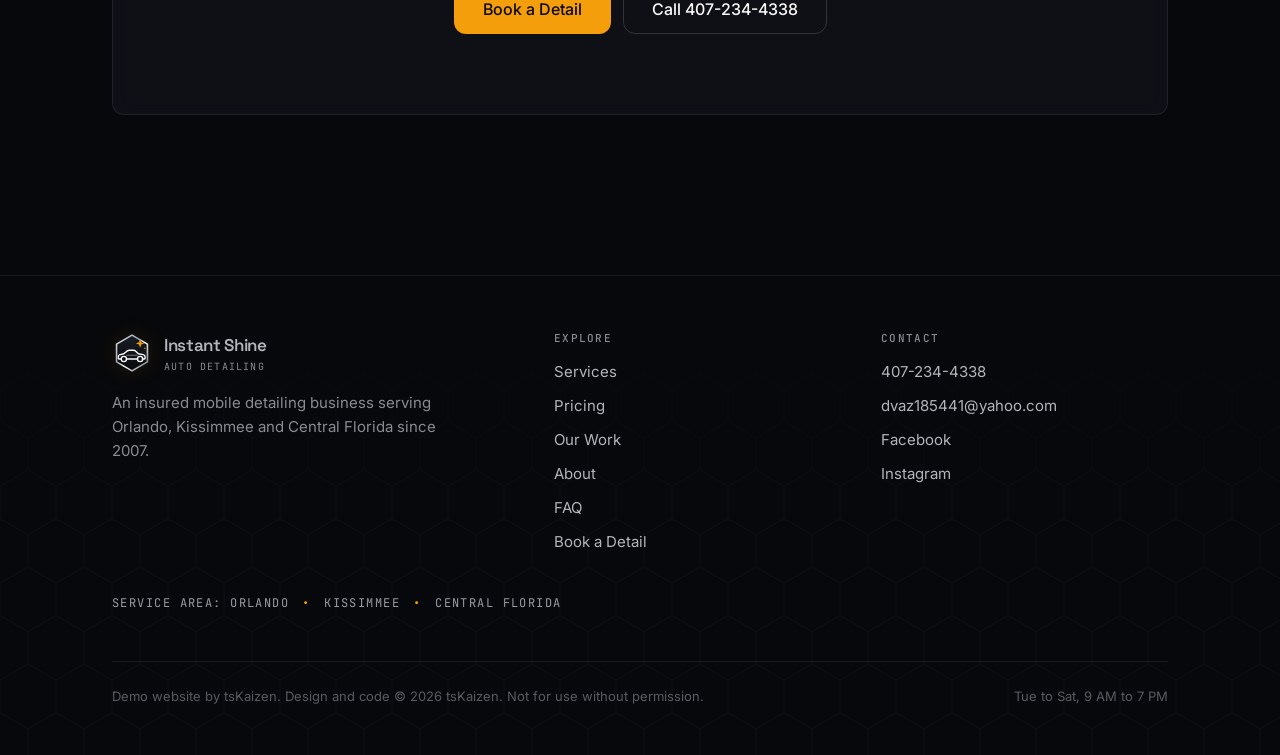
==== commit 5a9c4d6d: "Mark the site as a demo Adds a DEMO corner ribbon on desktop, a notice bar pinned in the header on e" ====
--- a/about.html
+++ b/about.html
@@ -3,6 +3,7 @@
 <head>
   <meta charset="utf-8">
   <meta name="viewport" content="width=device-width, initial-scale=1">
+  <meta name="robots" content="noindex, nofollow">
   <title>About | Instant Shine Auto Detailing</title>
   <meta name="description" content="David Vazquez founded Instant Shine Auto Detailing in 2007 after more than two decades in the trade.">
   <meta name="theme-color" content="#07080B">
@@ -42,10 +43,13 @@
     <div class="noise"></div>
   </div>
 
+  <div class="demo-ribbon" aria-hidden="true"><span>Demo</span></div>
+
   <a href="#main" class="skip-link">Skip to content</a>
 
   <!-- Header -->
   <header class="site-header">
+    <div class="demo-bar" role="note"><strong>Demo</strong> Website concept by tsKaizen<span class="demo-long"> for Instant Shine Auto Detailing</span>. Not the official site. Do not copy or reuse.</div>
     <div class="container nav">
       <a href="index.html" class="brand" aria-label="Instant Shine Auto Detailing, home">
         <svg class="logo-mark" width="36" height="36" viewBox="0 0 64 64" aria-hidden="true"><defs><linearGradient id="hdr-chrome" x1="0" y1="0" x2="1" y2="1"><stop offset="0" stop-color="#E8ECF2"/><stop offset=".4" stop-color="#9AA3AF"/><stop offset=".55" stop-color="#F5F7FA"/><stop offset="1" stop-color="#6B7280"/></linearGradient><linearGradient id="hdr-paint" x1="0" y1="0" x2="0" y2="1"><stop offset="0" stop-color="#1A1D25"/><stop offset="1" stop-color="#07080B"/></linearGradient></defs><path d="M32 3.5 56.7 17.75v28.5L32 60.5 7.3 46.25v-28.5z" fill="url(#hdr-paint)" stroke="url(#hdr-chrome)" stroke-width="2.5" stroke-linejoin="round"/> <path d="M14.8 41.5h-3.6c-.6 0-1-.4-1-1v-3.1c0-1.1.7-2 1.8-2.3l6.8-1.9 5.8-4.6c.9-.7 2-1.1 3.2-1.1h6.6c1.2 0 2.4.5 3.2 1.3l4.5 4.4 7.6 1.4c1.9.4 3.3 2 3.3 3.9v2c0 .6-.4 1-1 1h-3.7M23.2 41.5h17.6" fill="none" stroke="#FAFAFA" stroke-width="2.2" stroke-linecap="round" stroke-linejoin="round"/> <circle cx="19" cy="41.5" r="4.2" fill="none" stroke="#FAFAFA" stroke-width="2.2"/> <circle cx="45" cy="41.5" r="4.2" fill="none" stroke="#FAFAFA" stroke-width="2.2"/> <path d="M23.5 35.6h17" stroke="#9AA3AF" stroke-width="1.3" stroke-linecap="round" opacity=".85"/> <path d="M45 10l1.8 5 5 1.8-5 1.8-1.8 5-1.8-5-5-1.8 5-1.8z" fill="#F59E0B"/> <circle cx="52.5" cy="24.5" r="1.3" fill="#F59E0B" opacity=".75"/></svg>
@@ -175,7 +179,7 @@
       </div>
       <p class="service-area">Service area: Orlando <span aria-hidden="true">•</span> Kissimmee <span aria-hidden="true">•</span> Central Florida</p>
       <div class="footer-bottom">
-        <span>© <span id="year">2026</span> Instant Shine Auto Detailing. All rights reserved.</span>
+        <span>Demo website by tsKaizen. Design and code © <span id="year">2026</span> tsKaizen. Not for use without permission.</span>
         <span>Tue to Sat, 9 AM to 7 PM</span>
       </div>
     </div>
--- a/styles.css
+++ b/styles.css
@@ -719,3 +719,34 @@
 .explore--book { border-color: rgba(245, 158, 11, 0.25); box-shadow: 0 0 0 1px rgba(245, 158, 11, 0.15), 0 0 30px rgba(245, 158, 11, 0.1); }
 
 .sr-only { position: absolute; width: 1px; height: 1px; padding: 0; margin: -1px; overflow: hidden; clip: rect(0, 0, 0, 0); white-space: nowrap; border: 0; }
+
+/* ==========================================================
+   Demo protection: ribbon, notice bar, photo watermark
+   ========================================================== */
+.demo-bar {
+  padding: 0.4rem 1rem; text-align: center;
+  background: var(--accent); color: var(--accent-foreground);
+  font-family: var(--font-mono); font-size: 0.6875rem; letter-spacing: 0.04em; line-height: 1.4;
+}
+.demo-bar strong { text-transform: uppercase; letter-spacing: 0.14em; margin-right: 0.5em; }
+
+.demo-ribbon {
+  position: fixed; top: 0; right: 0; z-index: 90; width: 150px; height: 150px;
+  overflow: hidden; pointer-events: none;
+}
+.demo-ribbon span {
+  position: absolute; top: 34px; right: -46px; width: 200px; transform: rotate(45deg);
+  padding: 0.5rem 0; text-align: center;
+  background: var(--accent); color: var(--accent-foreground);
+  font-family: var(--font-mono); font-size: 0.875rem; font-weight: 500; letter-spacing: 0.3em; text-transform: uppercase;
+  box-shadow: 0 4px 14px rgba(0, 0, 0, 0.5);
+}
+@media (max-width: 899px) { .demo-ribbon { display: none; } } /* phones keep the notice bar pinned in the header instead */
+
+.hero-frame::before, .gallery figure::before, .owner-photo::before {
+  content: ""; position: absolute; inset: 0; z-index: 1; pointer-events: none;
+  background-image: url("data:image/svg+xml,%3Csvg xmlns='http://www.w3.org/2000/svg' width='260' height='150'%3E%3Ctext x='130' y='80' text-anchor='middle' transform='rotate(-24 130 75)' font-family='monospace' font-size='16' font-weight='700' letter-spacing='4' fill='%23FFFFFF' fill-opacity='0.28'%3EDEMO %E2%80%A2 TSKAIZEN%3C/text%3E%3C/svg%3E");
+  background-size: 260px 150px;
+}
+.owner-photo .caption { z-index: 2; }
+@media (max-width: 640px) { .demo-bar .demo-long { display: none; } .demo-bar { font-size: 0.625rem; } }
